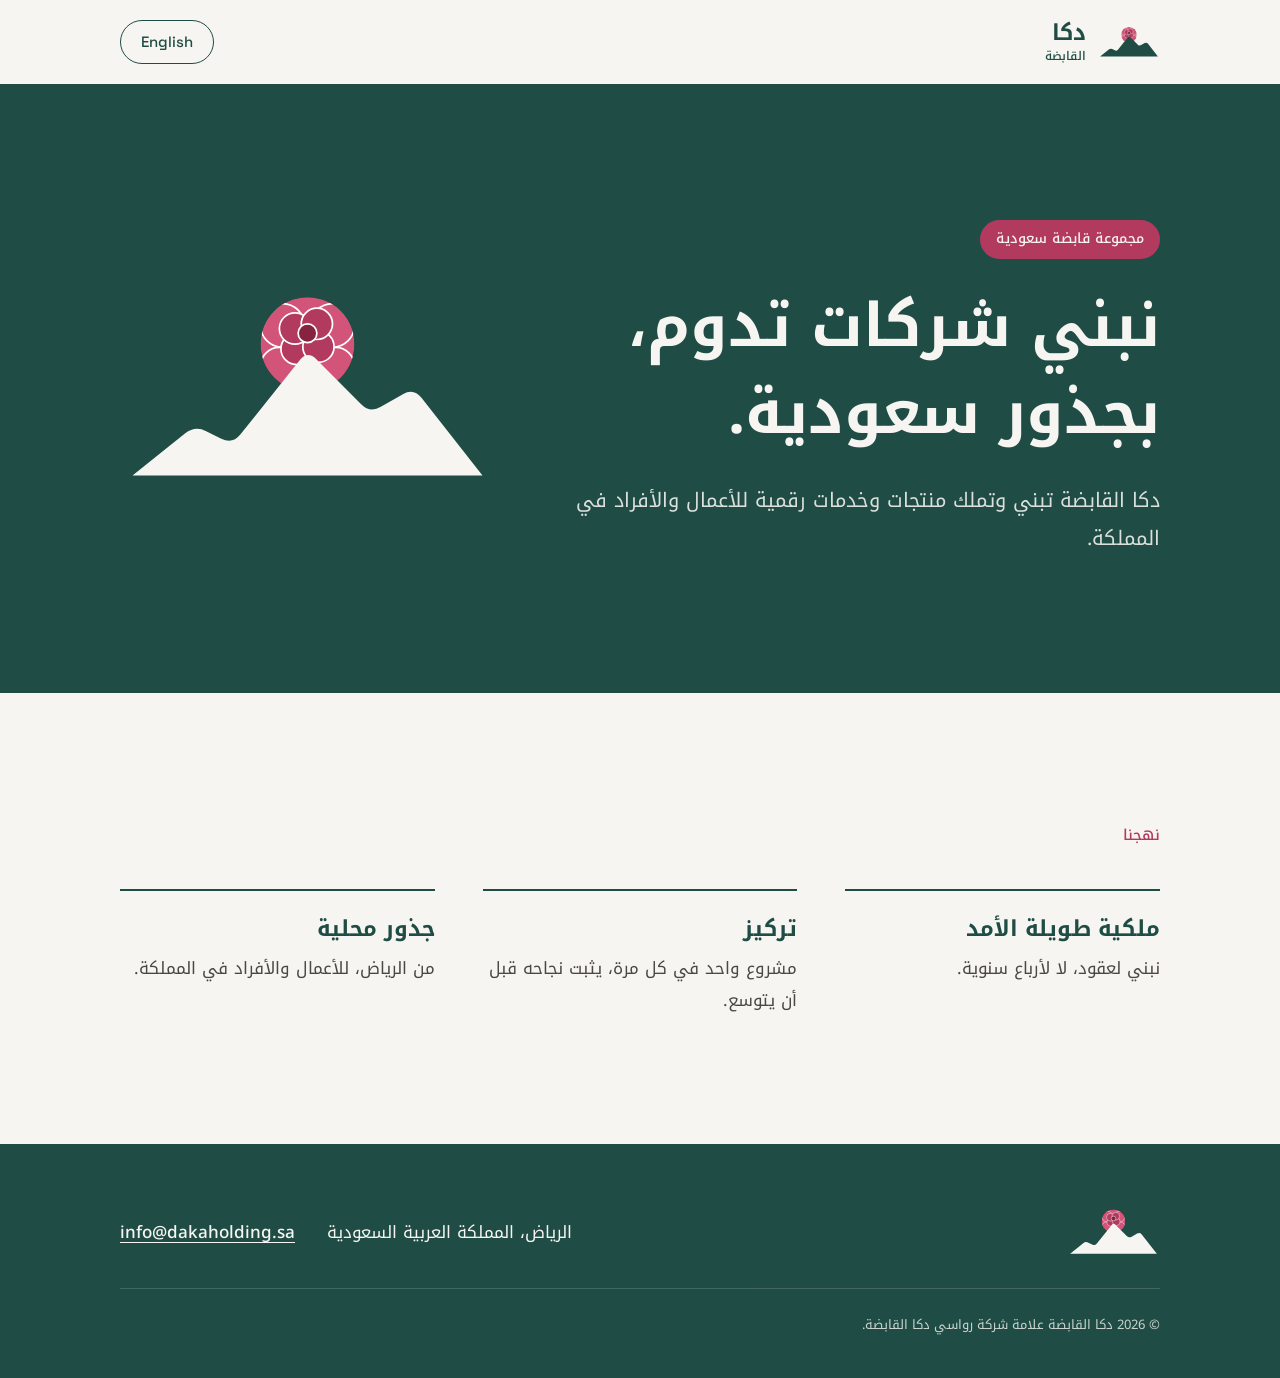
==== ar/index.html @ e8fbef2d "Add Daka Holding one-page site (English and Arabic) Co-Authored-By: Claude Opus 5.5 <noreply@anthrop" ====
<!doctype html>
<html lang="ar" dir="rtl">
<head>
  <meta charset="utf-8">
  <meta name="viewport" content="width=device-width, initial-scale=1">
  <title>دكا القابضة</title>
  <meta name="description" content="دكا القابضة مجموعة سعودية من الرياض، تبني وتملك منتجات وخدمات رقمية للأعمال والأفراد في المملكة.">
  <meta name="theme-color" content="#1F4D45">
  <link rel="canonical" href="https://dakaholding.sa/ar/">
  <link rel="alternate" hreflang="en" href="https://dakaholding.sa/">
  <link rel="alternate" hreflang="ar" href="https://dakaholding.sa/ar/">
  <link rel="alternate" hreflang="x-default" href="https://dakaholding.sa/">
  <link rel="icon" href="../favicon.svg" type="image/svg+xml">

  <meta property="og:type" content="website">
  <meta property="og:site_name" content="دكا القابضة">
  <meta property="og:title" content="دكا القابضة">
  <meta property="og:description" content="مجموعة قابضة سعودية تبني وتملك منتجات وخدمات رقمية للأعمال والأفراد في المملكة.">
  <meta property="og:url" content="https://dakaholding.sa/ar/">
  <meta property="og:image" content="https://dakaholding.sa/og-image.png">
  <meta property="og:image:width" content="1200">
  <meta property="og:image:height" content="630">
  <meta property="og:image:alt" content="شعار دكا القابضة على خلفية خضراء داكنة">
  <meta property="og:locale" content="ar_SA">
  <meta property="og:locale:alternate" content="en_US">
  <meta name="twitter:card" content="summary_large_image">

  <link rel="preconnect" href="https://fonts.googleapis.com">
  <link rel="preconnect" href="https://fonts.gstatic.com" crossorigin>
  <link rel="preload" as="style" href="https://fonts.googleapis.com/css2?family=Noto+Kufi+Arabic:wght@400;500;700&family=Space+Grotesk:wght@500&display=swap">
  <link rel="stylesheet" href="https://fonts.googleapis.com/css2?family=Noto+Kufi+Arabic:wght@400;500;700&family=Space+Grotesk:wght@500&display=swap" media="print" onload="this.media='all'">
  <noscript><link rel="stylesheet" href="https://fonts.googleapis.com/css2?family=Noto+Kufi+Arabic:wght@400;500;700&family=Space+Grotesk:wght@500&display=swap"></noscript>
  <link rel="stylesheet" href="../styles.css">
</head>
<body>
  <a class="skip" href="#main">تخطَّ إلى المحتوى</a>

  <header class="site-header">
    <div class="wrap">
      <a class="brand" href="./" aria-label="دكا القابضة، الصفحة الرئيسية">
        <img src="../logo.svg" alt="دكا القابضة" width="62" height="32">
        <span class="wordmark" aria-hidden="true">
          <span class="wordmark-main">دكا</span>
          <span class="wordmark-sub">القابضة</span>
        </span>
      </a>
      <a class="lang-switch" href="../" lang="en" hreflang="en">English</a>
    </div>
  </header>

  <main id="main">
    <section class="hero" aria-labelledby="hero-title">
      <div class="wrap">
        <div>
          <p class="label">مجموعة قابضة سعودية</p>
          <h1 id="hero-title">نبني شركات تدوم، بجذور سعودية.</h1>
          <p class="lede">دكا القابضة تبني وتملك منتجات وخدمات رقمية للأعمال والأفراد في المملكة.</p>
        </div>
        <div class="hero-mark">
          <img src="../logo-light.svg" alt="شعار دكا القابضة: وردة طائفية فوق سلسلة جبال" width="380" height="196">
        </div>
      </div>
    </section>

    <section class="approach" aria-labelledby="approach-title">
      <div class="wrap">
        <h2 class="section-label" id="approach-title">نهجنا</h2>
        <ul class="principles">
          <li>
            <h3>ملكية طويلة الأمد</h3>
            <p>نبني لعقود، لا لأرباع سنوية.</p>
          </li>
          <li>
            <h3>تركيز</h3>
            <p>مشروع واحد في كل مرة، يثبت نجاحه قبل أن يتوسع.</p>
          </li>
          <li>
            <h3>جذور محلية</h3>
            <p>من الرياض، للأعمال والأفراد في المملكة.</p>
          </li>
        </ul>
      </div>
    </section>
  </main>

  <footer class="site-footer">
    <div class="wrap">
      <div class="footer-top">
        <img src="../logo-light.svg" alt="دكا القابضة" width="93" height="48" loading="lazy">
        <address class="footer-contact">
          <span>الرياض، المملكة العربية السعودية</span>
          <a href="mailto:info@dakaholding.sa" dir="ltr">info@dakaholding.sa</a>
        </address>
      </div>
      <p class="fineprint">© <span class="year">2026</span> دكا القابضة علامة شركة رواسي دكا القابضة.</p>
    </div>
  </footer>

  <script>document.querySelectorAll('.year').forEach(function (el) { el.textContent = new Date().getFullYear(); });</script>
</body>
</html>
---- styles.css ----
/* Daka Holding — one-page corporate site */

:root {
  --pine: #1F4D45;
  --rose: #B23A5E;
  --mist: #F7F5F1;
  --stone: #4A4843;
  --line: #E4E0D8;

  --font: "Space Grotesk", system-ui, -apple-system, "Segoe UI", Roboto, sans-serif;
  --wrap: 1120px;
  --gutter: clamp(16px, 5vw, 40px);
}

[lang="ar"] {
  --font: "Noto Kufi Arabic", system-ui, -apple-system, "Segoe UI", Tahoma, sans-serif;
}

*,
*::before,
*::after {
  box-sizing: border-box;
}

html {
  -webkit-text-size-adjust: 100%;
  text-size-adjust: 100%;
}

body {
  margin: 0;
  background: var(--mist);
  color: var(--stone);
  font-family: var(--font);
  font-size: 1.0625rem;
  line-height: 1.6;
  -webkit-font-smoothing: antialiased;
}

[lang="ar"] body,
body[lang="ar"] {
  line-height: 1.9;
}

img {
  display: block;
  max-width: 100%;
  height: auto;
}

h1,
h2,
h3,
p {
  margin: 0;
}

a {
  color: inherit;
}

:focus-visible {
  outline: 2px solid currentColor;
  outline-offset: 4px;
  border-radius: 4px;
}

.wrap {
  width: 100%;
  max-width: var(--wrap);
  margin-inline: auto;
  padding-inline: var(--gutter);
}

.skip {
  position: absolute;
  inset-inline-start: var(--gutter);
  top: -100px;
  z-index: 10;
  padding: 10px 20px;
  border-radius: 999px;
  background: var(--pine);
  color: var(--mist);
  text-decoration: none;
}

.skip:focus {
  top: 12px;
}

/* Header */

.site-header .wrap {
  display: flex;
  align-items: center;
  justify-content: space-between;
  gap: 16px;
  padding-block: 20px;
}

.brand {
  display: flex;
  align-items: center;
  gap: 12px;
  color: var(--pine);
  text-decoration: none;
}

.brand img {
  width: 62px;
  height: 32px;
}

.wordmark {
  display: flex;
  flex-direction: column;
  line-height: 1;
}

.wordmark-main {
  font-weight: 700;
  font-size: 1.125rem;
  letter-spacing: 0.2em;
}

.wordmark-sub {
  margin-top: 5px;
  font-weight: 500;
  font-size: 0.5625rem;
  letter-spacing: 0.42em;
}

/* Arabic wordmark: no letter-spacing, it breaks letter joining */
[lang="ar"] .wordmark-main {
  font-size: 1.375rem;
  letter-spacing: 0;
}

[lang="ar"] .wordmark-sub {
  margin-top: 6px;
  font-size: 0.75rem;
  letter-spacing: 0;
}

.lang-switch {
  display: inline-flex;
  align-items: center;
  min-height: 44px;
  padding: 0 20px;
  border: 1.5px solid var(--pine);
  border-radius: 999px;
  color: var(--pine);
  font-size: 0.9375rem;
  font-weight: 500;
  text-decoration: none;
  transition: background-color 0.15s, color 0.15s;
}

.lang-switch:hover {
  background: var(--pine);
  color: var(--mist);
}

.lang-switch[lang="ar"] {
  font-family: "Noto Kufi Arabic", system-ui, sans-serif;
}

.lang-switch[lang="en"] {
  font-family: "Space Grotesk", system-ui, sans-serif;
}

/* Hero */

.hero {
  background: var(--pine);
  color: var(--mist);
}

.hero .wrap {
  display: grid;
  grid-template-columns: 1fr;
  gap: 48px;
  align-items: center;
  padding-block: clamp(64px, 12vw, 136px);
}

.label {
  display: inline-block;
  margin-bottom: 24px;
  padding: 6px 16px;
  border-radius: 999px;
  background: var(--rose);
  color: var(--mist);
  font-size: 0.8125rem;
  font-weight: 500;
  letter-spacing: 0.06em;
  text-transform: uppercase;
}

[lang="ar"] .label {
  letter-spacing: 0;
  font-size: 0.875rem;
}

.hero h1 {
  max-width: 16em;
  font-size: clamp(2.125rem, 5.4vw, 3.75rem);
  font-weight: 700;
  line-height: 1.1;
  letter-spacing: -0.02em;
}

[lang="ar"] .hero h1 {
  line-height: 1.45;
  letter-spacing: 0;
}

.hero .lede {
  max-width: 34em;
  margin-top: 24px;
  font-size: clamp(1.0625rem, 1.8vw, 1.25rem);
  opacity: 0.88;
}

.hero-mark {
  justify-self: center;
  width: min(100%, 280px);
}

.hero-mark img {
  width: 100%;
}

@media (min-width: 860px) {
  .hero .wrap {
    grid-template-columns: 1.6fr 1fr;
    gap: 64px;
  }

  .hero-mark {
    width: min(100%, 380px);
  }
}

/* Approach */

.approach .wrap {
  padding-block: clamp(72px, 11vw, 128px);
}

.section-label {
  margin-bottom: 40px;
  color: var(--rose);
  font-size: 0.8125rem;
  font-weight: 500;
  letter-spacing: 0.12em;
  text-transform: uppercase;
}

[lang="ar"] .section-label {
  letter-spacing: 0;
  font-size: 0.9375rem;
}

.principles {
  display: grid;
  grid-template-columns: 1fr;
  gap: 40px;
  margin: 0;
  padding: 0;
  list-style: none;
}

.principles li {
  padding-top: 24px;
  border-top: 2px solid var(--pine);
}

.principles h3 {
  margin-bottom: 8px;
  color: var(--pine);
  font-size: 1.375rem;
  font-weight: 700;
  line-height: 1.3;
}

@media (min-width: 760px) {
  .principles {
    grid-template-columns: repeat(3, 1fr);
    gap: 48px;
  }
}

/* Footer */

.site-footer {
  background: var(--pine);
  color: var(--mist);
}

.site-footer .wrap {
  display: grid;
  gap: 32px;
  padding-block: 64px 40px;
}

.footer-top {
  display: flex;
  flex-wrap: wrap;
  align-items: center;
  justify-content: space-between;
  gap: 24px 48px;
}

.footer-top img {
  width: 93px;
  height: 48px;
}

.footer-contact {
  display: flex;
  flex-wrap: wrap;
  gap: 8px 32px;
  margin: 0;
  font-style: normal;
}

.footer-contact a {
  font-weight: 500;
  text-decoration: underline;
  text-decoration-thickness: 1px;
  text-underline-offset: 4px;
}

.footer-contact a:hover {
  text-decoration-thickness: 2px;
}

.fineprint {
  padding-top: 24px;
  border-top: 1px solid rgba(247, 245, 241, 0.2);
  font-size: 0.8125rem;
  opacity: 0.8;
}

@media (prefers-reduced-motion: reduce) {
  * {
    transition: none !important;
  }
}
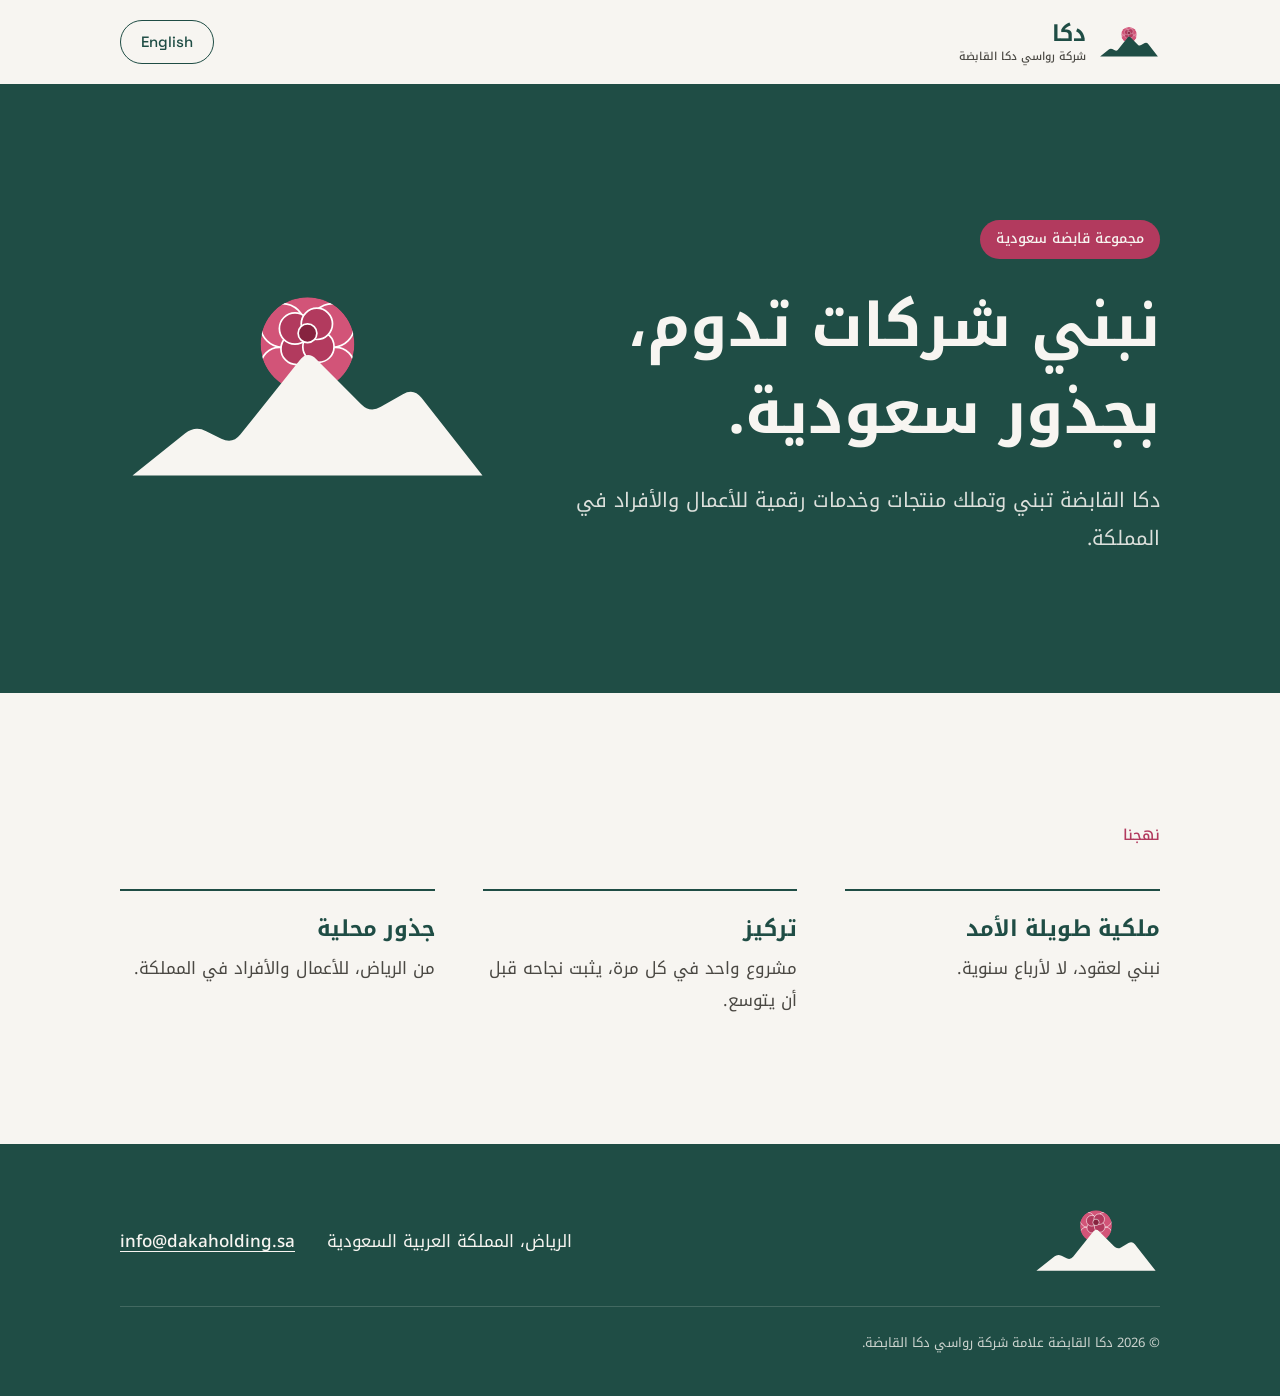
==== commit 179a6f35: "Align site with brand identity guide Simplified-rose favicon for small sizes, full-rose app icon, Ar" ====
--- a/ar/index.html
+++ b/ar/index.html
@@ -11,6 +11,7 @@
   <link rel="alternate" hreflang="ar" href="https://dakaholding.sa/ar/">
   <link rel="alternate" hreflang="x-default" href="https://dakaholding.sa/">
   <link rel="icon" href="../favicon.svg" type="image/svg+xml">
+  <link rel="apple-touch-icon" href="../apple-touch-icon.png">
 
   <meta property="og:type" content="website">
   <meta property="og:site_name" content="دكا القابضة">
@@ -41,7 +42,7 @@
         <img src="../logo.svg" alt="دكا القابضة" width="62" height="32">
         <span class="wordmark" aria-hidden="true">
           <span class="wordmark-main">دكا</span>
-          <span class="wordmark-sub">القابضة</span>
+          <span class="wordmark-sub">شركة رواسي دكا القابضة</span>
         </span>
       </a>
       <a class="lang-switch" href="../" lang="en" hreflang="en">English</a>
@@ -86,7 +87,7 @@
   <footer class="site-footer">
     <div class="wrap">
       <div class="footer-top">
-        <img src="../logo-light.svg" alt="دكا القابضة" width="93" height="48" loading="lazy">
+        <img src="../logo-light.svg" alt="دكا القابضة" width="128" height="66" loading="lazy">
         <address class="footer-contact">
           <span>الرياض، المملكة العربية السعودية</span>
           <a href="mailto:info@dakaholding.sa" dir="ltr">info@dakaholding.sa</a>
--- a/styles.css
+++ b/styles.css
@@ -126,6 +126,7 @@
 .wordmark-sub {
   margin-top: 5px;
   font-weight: 500;
+  color: var(--stone);
   font-size: 0.5625rem;
   letter-spacing: 0.42em;
 }
@@ -138,7 +139,7 @@
 
 [lang="ar"] .wordmark-sub {
   margin-top: 6px;
-  font-size: 0.75rem;
+  font-size: 0.6875rem;
   letter-spacing: 0;
 }
 
@@ -193,7 +194,7 @@
   color: var(--mist);
   font-size: 0.8125rem;
   font-weight: 500;
-  letter-spacing: 0.06em;
+  letter-spacing: 0.12em;
   text-transform: uppercase;
 }
 
@@ -313,8 +314,8 @@
 }
 
 .footer-top img {
-  width: 93px;
-  height: 48px;
+  width: 128px;
+  height: 66px;
 }
 
 .footer-contact {
